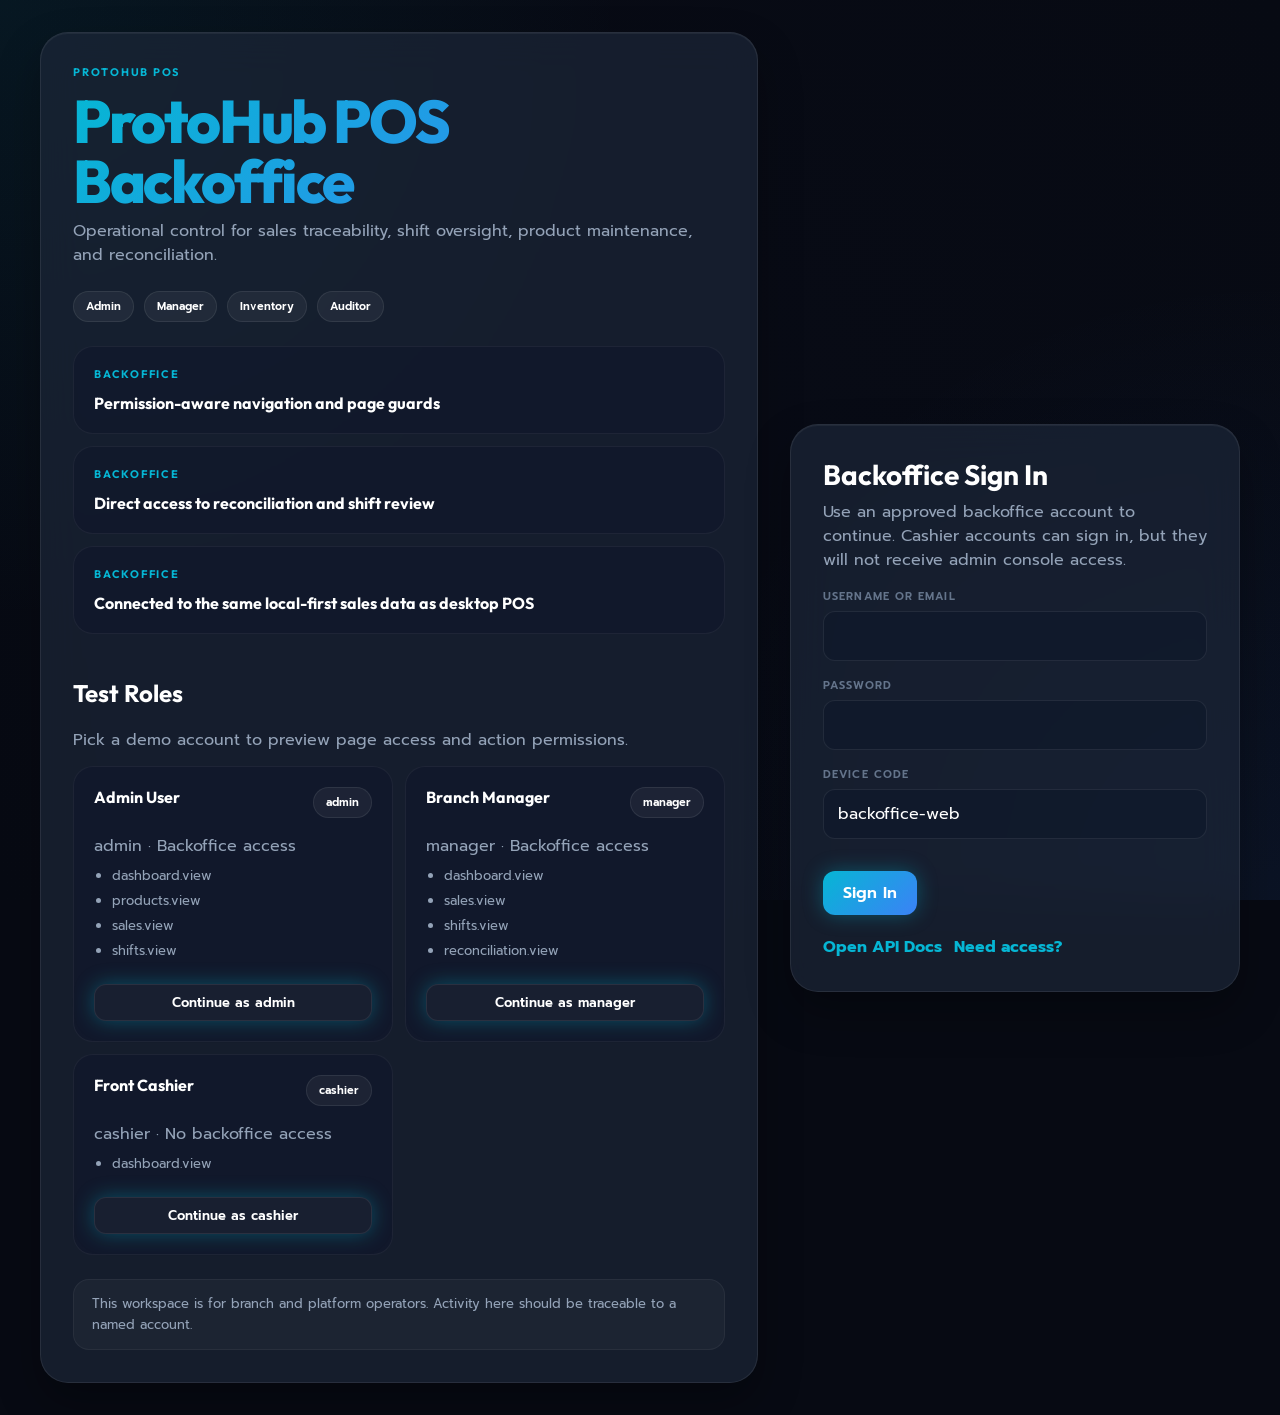
==== index.html @ 21283394 "feat: initial GitHub Pages demo deploy ProtoHub POS interactive demo — fully local-first, no backend" ====
<!doctype html>
<html lang="en">
  <head>
    <meta charset="UTF-8" />
    <meta name="viewport" content="width=device-width, initial-scale=1.0" />
    <title>ProtoHub POS Backoffice</title>
    <meta name="description" content="ProtoHub POS Backoffice — sales traceability, shift management, and reconciliation dashboard." />
    <link rel="preconnect" href="https://fonts.googleapis.com" />
    <link rel="preconnect" href="https://fonts.gstatic.com" crossorigin />
    <link href="https://fonts.googleapis.com/css2?family=Outfit:wght@300;400;500;600;700;800&family=Prompt:ital,wght@0,300;0,400;0,500;0,600;0,700;1,300;1,400;1,500;1,600&display=swap" rel="stylesheet" />
    <style>
      .demo-banner {
        position: fixed;
        bottom: 0;
        left: 0;
        right: 0;
        z-index: 9999;
        background: linear-gradient(90deg, #06b6d4 0%, #3b82f6 100%);
        color: #fff;
        font-family: 'Outfit', sans-serif;
        font-size: 13px;
        font-weight: 600;
        display: flex;
        align-items: center;
        justify-content: center;
        gap: 16px;
        padding: 10px 20px;
        box-shadow: 0 -4px 20px rgba(6, 182, 212, 0.3);
      }
      .demo-banner .demo-tag {
        background: rgba(0,0,0,0.25);
        border-radius: 999px;
        padding: 3px 10px;
        font-size: 11px;
        letter-spacing: 0.05em;
        text-transform: uppercase;
      }
      .demo-banner .demo-sep { opacity: 0.5; }
      .demo-banner a {
        color: #fff;
        text-decoration: none;
        background: rgba(255,255,255,0.18);
        border-radius: 8px;
        padding: 4px 12px;
        transition: background 0.2s;
        white-space: nowrap;
      }
      .demo-banner a:hover { background: rgba(255,255,255,0.28); }
    </style>
    <script type="module" crossorigin src="/assets/main-LEkHhzAJ.js"></script>
    <link rel="modulepreload" crossorigin href="/assets/modulepreload-polyfill-B5Qt9EMX.js">
    <link rel="stylesheet" crossorigin href="/assets/main-ZRrRLcFe.css">
  </head>
  <body>
    <div id="app"></div>
    <!-- Demo banner injected at runtime only when VITE_DEMO_MODE is true -->
    <div class="demo-banner" id="demo-banner" style="display:none">
      <span class="demo-tag">🎭 Demo</span>
      <span>All data is stored locally in your browser</span>
      <span class="demo-sep">|</span>
      <a href="order.html">📱 Customer Ordering App →</a>
    </div>
    <script>
      // Show banner only in demo builds
      if (typeof __DEMO_MODE__ !== 'undefined' && __DEMO_MODE__ === true) {
        document.getElementById('demo-banner').style.display = 'flex';
      }
    </script>
  </body>
</html>
---- assets/main-ZRrRLcFe.css ----
:root{--bg-primary: #070A13;--bg-secondary: #0a0d1a;--panel-bg: rgba(30, 41, 59, .65);--panel-border: rgba(255, 255, 255, .08);--card-bg: rgba(15, 23, 42, .55);--card-border: rgba(255, 255, 255, .05);--text-high: #ffffff;--text-medium: #94a3b8;--text-muted: #64748b;--accent-cyan: #06b6d4;--accent-blue: #3b82f6;--accent-gradient: linear-gradient(135deg, #06b6d4 0%, #3b82f6 100%);--accent-glow: 0 0 20px rgba(6, 182, 212, .35);--color-success: #10b981;--color-warning: #f59e0b;--color-danger: #ef4444;--font-display: "Outfit", sans-serif;--font-sans: "Prompt", "Inter", sans-serif;font-family:var(--font-sans);color:var(--text-medium);background-color:var(--bg-primary)}body{margin:0;min-height:100vh;background-color:var(--bg-primary);background-image:radial-gradient(circle at top left,rgba(6,182,212,.08) 0%,transparent 40%),radial-gradient(circle at bottom right,rgba(59,130,246,.08) 0%,transparent 40%),radial-gradient(circle at 50% 50%,rgba(10,13,26,.4) 0%,transparent 100%);background-attachment:fixed}body,button,input,select{font-family:inherit}h1,h2,h3,h4,strong,.eyebrow,th,button{font-family:var(--font-display)}h1,h2,h3,h4{color:var(--text-high)}.shell{display:grid;gap:24px;padding:32px}.shell-login{max-width:1200px;margin:0 auto;min-height:100vh;align-content:center;grid-template-columns:minmax(0,1.25fr) minmax(380px,450px);align-items:stretch;gap:32px}.shell-backoffice{grid-template-columns:320px minmax(0,1fr);align-items:start;gap:32px}.shell-backoffice>*,.workspace>*,.panel .card,.sidebar .card,.nav-link{animation:surface-rise .52s ease both}.workspace{display:grid;gap:24px}.sidebar{position:sticky;top:32px;display:grid;gap:20px;padding:32px;border-radius:28px;background:var(--panel-bg);border:1px solid var(--panel-border);-webkit-backdrop-filter:blur(20px);backdrop-filter:blur(20px);color:var(--text-medium);box-shadow:0 22px 50px #0000004d,inset 0 1px #ffffff0d}.sidebar h1{margin:0;font-size:2.25rem;line-height:.95;letter-spacing:-.04em;background:var(--accent-gradient);-webkit-background-clip:text;-webkit-text-fill-color:transparent;font-weight:800}.sidebar-brand-rich{position:relative;padding-top:34px}.sidebar-orb{position:absolute;top:0;left:0;width:96px;height:96px;border-radius:50%;background:radial-gradient(circle at 30% 30%,rgba(6,182,212,.3),rgba(59,130,246,.1) 44%,transparent 70%);filter:blur(8px);opacity:.9;pointer-events:none}.sidebar-brand p:last-child,.sidebar-account-card p,.sidebar-status-card p{margin:8px 0 0;color:var(--text-medium);line-height:1.55;font-size:13px}.sidebar-account-card,.sidebar-status-card{background:var(--card-bg);border:1px solid var(--card-border);color:var(--text-medium)}.sidebar-account-card strong,.sidebar-status-card strong{font-size:1.05rem;color:var(--text-high)}.sidebar-section-label{color:var(--text-muted);font-size:11px;font-weight:700;letter-spacing:.16em;text-transform:uppercase}.sidebar-nav{display:grid;gap:8px}.nav-link{display:grid;grid-template-columns:auto 1fr;align-items:center;gap:12px;padding:12px 16px;border-radius:14px;color:var(--text-medium);text-decoration:none;background:#ffffff05;border:1px solid transparent;transition:all .2s ease}.nav-link:hover{background:#ffffff0d;color:var(--text-high)}.nav-link-meta{color:var(--text-muted);font-size:11px;letter-spacing:.12em}.nav-link-active{background:var(--accent-gradient);color:#fff;font-weight:700;border-color:transparent;box-shadow:var(--accent-glow)}.nav-link-active .nav-link-meta{color:#ffffffb3}.secondary-button{border:1px solid rgba(255,255,255,.1);border-radius:999px;background:#ffffff0a;color:var(--text-high);padding:10px 16px;font:inherit;font-weight:600;cursor:pointer;width:100%;box-sizing:border-box;text-align:center;transition:all .2s ease}.secondary-button:hover{background:#ffffff14;border-color:#fff3}.sidebar-actions{margin-top:8px}.topbar{display:grid;gap:18px}.hero-command{background:var(--panel-bg);border:1px solid var(--panel-border);-webkit-backdrop-filter:blur(16px);backdrop-filter:blur(16px);box-shadow:0 20px 44px #00000040,inset 0 1px #ffffff0d}.hero-command-grid{display:grid;gap:24px;grid-template-columns:minmax(0,1.35fr) minmax(320px,.85fr);align-items:start}.hero-command-copy h2{margin:0;font-size:clamp(2rem,3.5vw,2.75rem);line-height:1.05;letter-spacing:-.04em;color:var(--text-high);max-width:18ch}.hero-command-rail{display:grid;gap:12px}.command-stat-card{gap:6px;background:var(--card-bg);border:1px solid var(--card-border)}.command-stat-card span,.dashboard-metric-card span,.dashboard-action-card span,.dashboard-activity-list span,.operations-primary span,.operations-value span,.operations-meta span,.filter-form span,.filter-surface span,.settings-fields dt,.login-form span,.kv dt{color:var(--text-muted);font-size:11px;text-transform:uppercase;letter-spacing:.1em;font-weight:600}.command-stat-card strong{font-size:1.25rem;color:var(--text-high)}.command-stat-card p,.dashboard-metric-card p,.dashboard-action-card strong,.dashboard-action-card span,.dashboard-note-card p,.dashboard-activity-list strong,.dashboard-activity-list em{margin:0}.login-hero{text-align:left}.login-card{align-self:center}.login-showcase{display:grid;gap:24px;align-content:start;background:#1e293b59;border:1px solid var(--panel-border);-webkit-backdrop-filter:blur(16px);backdrop-filter:blur(16px);border-radius:28px;padding:40px;box-shadow:0 20px 50px #0000004d}.login-showcase-copy h1{margin:0;font-size:clamp(2.5rem,5vw,3.75rem);line-height:1;letter-spacing:-.04em;background:var(--accent-gradient);-webkit-background-clip:text;-webkit-text-fill-color:transparent;font-weight:800}.login-badge-row{display:flex;flex-wrap:wrap;gap:10px}.login-test-users{display:grid;gap:14px}.login-user-grid{display:grid;gap:12px;grid-template-columns:repeat(auto-fit,minmax(220px,1fr))}.login-user-card{align-content:start;background:#0f172a73;border:1px solid rgba(255,255,255,.04)}.login-user-card:hover{border-color:#06b6d433}.login-user-head{display:flex;justify-content:space-between;align-items:start;gap:10px}.login-user-card strong{color:var(--text-high)}.permission-list{margin:0;padding-left:18px;color:var(--text-medium);display:grid;gap:6px;font-size:13px}.login-user-card .action-row button{border:1px solid rgba(255,255,255,.08);border-radius:12px;background:#ffffff08;color:var(--text-high);padding:8px 12px;font-size:13px;font-weight:600;cursor:pointer;width:100%;text-align:center;transition:all .2s}.login-user-card .action-row button:hover{background:var(--accent-gradient);border-color:transparent;box-shadow:var(--accent-glow)}.login-trust-grid{display:grid;gap:12px}.login-trust-card{background:var(--card-bg);border:1px solid var(--card-border)}.login-trust-card strong{color:var(--text-high)}.login-trust-card .eyebrow{margin-bottom:4px}.login-security-note{margin:0;padding:14px 18px;border-radius:16px;background:#ffffff08;border:1px solid rgba(255,255,255,.05);color:var(--text-medium);line-height:1.6;font-size:13px}.login-card-head h2{margin:0;font-size:1.75rem;color:var(--text-high);font-weight:700}.login-secondary-actions{display:flex;flex-wrap:wrap;gap:12px;margin-top:20px}.text-action{border:0;background:transparent;color:var(--accent-cyan);padding:0;font:inherit;font-weight:700;cursor:pointer;transition:color .2s}.text-action:hover{color:var(--text-high);text-decoration:underline}.hero,.panel{background:var(--panel-bg);border:1px solid var(--panel-border);-webkit-backdrop-filter:blur(20px);backdrop-filter:blur(20px);border-radius:28px;padding:32px;box-shadow:0 20px 44px #0000004d,inset 0 1px #ffffff0d}.eyebrow{margin:0 0 12px;font-size:11px;font-weight:700;letter-spacing:.16em;text-transform:uppercase;color:var(--accent-cyan)}.cards{display:grid;gap:16px;grid-template-columns:repeat(auto-fit,minmax(180px,1fr));margin-top:20px}.card{display:grid;gap:8px;padding:20px;border-radius:20px;background:var(--card-bg);border:1px solid var(--card-border);transition:all .25s ease}.card:hover{transform:translateY(-2px);box-shadow:0 12px 24px #0000004d,inset 0 1px #ffffff0d;border-color:#ffffff1f}.section-panel{display:grid;gap:24px}.section-head{display:flex;justify-content:space-between;gap:16px;align-items:end}.section-head h2{margin:0;font-size:clamp(1.8rem,3vw,2.25rem);letter-spacing:-.04em;color:var(--text-high)}.section-hero-grid{display:grid;gap:20px;grid-template-columns:minmax(0,1.15fr) minmax(300px,.85fr)}.section-hero-grid-narrow{grid-template-columns:minmax(0,1fr) minmax(340px,.95fr)}.section-spotlight-card{gap:14px;background:linear-gradient(135deg,#0f172ae6,#1e293be6);border:1px solid var(--panel-border);color:var(--text-medium)}.section-spotlight-card .eyebrow{color:var(--accent-cyan)}.section-spotlight-card h3{margin:0;font-size:clamp(1.45rem,2.5vw,1.85rem);line-height:1.1;letter-spacing:-.03em;color:var(--text-high)}.section-spotlight-card p{margin:0;color:var(--text-medium);line-height:1.6}.section-summary-grid{display:grid;gap:14px;grid-template-columns:repeat(auto-fit,minmax(180px,1fr))}.section-summary-card{min-height:112px;align-content:end;background:var(--card-bg);border:1px solid var(--card-border)}.section-summary-card strong{font-size:2rem;line-height:1;letter-spacing:-.04em;color:var(--text-high)}.panel ul{margin:16px 0 0;padding:0;list-style:none;display:grid;gap:12px}.panel li{display:grid;gap:8px;padding:16px 20px;border-radius:16px;background:var(--card-bg);border:1px solid var(--card-border);color:var(--text-medium)}.panel li strong{color:var(--text-high)}.panel li span{font-size:13px;color:var(--text-muted)}.panel li em{font-style:normal;color:var(--accent-cyan);font-weight:600;font-size:13px}.filter-form,.filter-surface,.settings-form,.login-form{display:grid;gap:16px;margin-top:16px}.login-form label{display:grid;gap:6px}.filter-form{grid-template-columns:repeat(auto-fit,minmax(160px,1fr))}.filter-form label,.filter-surface label,.settings-fields .kv{display:grid;gap:6px}.filter-form input,.filter-form select,.filter-surface input,.filter-surface select,.settings-form input,.login-form input{width:100%;box-sizing:border-box;border:1px solid rgba(255,255,255,.08);border-radius:12px;padding:12px 14px;font:inherit;background:#0f172aa6;color:var(--text-high);transition:all .25s ease}.filter-form input:focus,.filter-form select:focus,.filter-surface input:focus,.filter-surface select:focus,.settings-form input:focus,.login-form input:focus{outline:none;border-color:var(--accent-cyan);box-shadow:var(--accent-glow)}.filter-surface{align-content:start;margin-top:0;background:var(--card-bg);border:1px solid var(--card-border);border-radius:20px;padding:20px}.panel-head{display:grid;gap:12px}.panel-copy{margin:8px 0 0;color:var(--text-medium);line-height:1.5}.chip-row{display:flex;flex-wrap:wrap;gap:8px}.chip{display:inline-flex;align-items:center;padding:6px 12px;border-radius:999px;background:#ffffff0d;color:var(--text-high);font-size:11px;font-weight:600;border:1px solid rgba(255,255,255,.08)}.chip-dark{background:#0a0d1a99;color:var(--text-medium);border:1px solid rgba(255,255,255,.04)}.chip-muted{background:#ffffff08;color:var(--text-muted);border:1px solid rgba(255,255,255,.04)}.panel-dashboard{display:grid;gap:24px}.dashboard-head{margin-bottom:2px}.dashboard-command-grid{display:grid;gap:20px;grid-template-columns:minmax(0,1.2fr) minmax(300px,.8fr)}.dashboard-spotlight{gap:14px;background:linear-gradient(135deg,#0f172ad9,#1e293bd9);border:1px solid var(--panel-border);color:var(--text-medium);padding:28px}.dashboard-spotlight h3{margin:0;font-size:clamp(1.6rem,3vw,2.25rem);line-height:1.1;letter-spacing:-.03em;color:var(--text-high)}.dashboard-spotlight p{margin:0;color:var(--text-medium);line-height:1.6}.dashboard-spotlight .eyebrow{color:var(--accent-cyan)}.dashboard-action-grid{display:grid;gap:12px;grid-template-columns:repeat(auto-fit,minmax(180px,1fr))}.dashboard-action-card{display:grid;gap:8px;padding:16px;border-radius:16px;text-decoration:none;color:var(--text-high);background:#ffffff05;border:1px solid rgba(255,255,255,.04);transition:all .25s ease}.dashboard-action-card:hover{background:var(--accent-gradient);border-color:transparent;box-shadow:var(--accent-glow);transform:translateY(-2px);color:#fff}.dashboard-action-card strong{font-size:1rem}.dashboard-action-card span{color:var(--text-medium);text-transform:none;letter-spacing:0;font-size:.88rem;line-height:1.4}.dashboard-action-card:hover span{color:#ffffffd9}.dashboard-presence-card{gap:16px}.dashboard-presence-head{display:grid;gap:6px}.dashboard-presence-head strong{color:var(--text-high);font-size:1.1rem}.dashboard-activity-list{margin:0;padding:0;list-style:none;display:grid;gap:12px}.dashboard-activity-list li{display:grid;grid-template-columns:minmax(0,1fr) auto;align-items:center;gap:14px;padding:14px 18px;border-radius:16px;background:#ffffff05;border:1px solid rgba(255,255,255,.04)}.dashboard-activity-list strong{display:block;margin-top:4px;font-size:.95rem;color:var(--text-high)}.dashboard-activity-list em{font-style:normal;font-weight:700;color:var(--accent-cyan)}.dashboard-metric-grid{display:grid;gap:16px;grid-template-columns:repeat(auto-fit,minmax(180px,1fr))}.dashboard-metric-card strong{font-size:clamp(2rem,3.5vw,2.5rem);line-height:1;letter-spacing:-.04em;color:var(--text-high);margin:8px 0}.dashboard-metric-card p{color:var(--text-medium);line-height:1.5;font-size:13px}.dashboard-metric-neutral{background:linear-gradient(180deg,#1e293b80,#0f172a80);border:1px solid rgba(255,255,255,.05)}.dashboard-metric-success{background:linear-gradient(180deg,#10b98114,#065f4614);border:1px solid rgba(16,185,129,.2)}.dashboard-metric-warning{background:linear-gradient(180deg,#f59e0b14,#92400e14);border:1px solid rgba(245,158,11,.2)}.dashboard-metric-danger{background:linear-gradient(180deg,#ef444414,#991b1b14);border:1px solid rgba(239,68,68,.2)}.dashboard-bottom-grid{display:grid;gap:16px;grid-template-columns:repeat(auto-fit,minmax(260px,1fr))}.dashboard-note-card strong{font-size:1.1rem;line-height:1.3;color:var(--text-high)}.operations-list{margin:0;padding:0;list-style:none;display:grid;gap:14px}.operations-row{display:grid;gap:16px;grid-template-columns:minmax(190px,1.1fr) minmax(170px,1fr) minmax(140px,.8fr) minmax(190px,1fr);align-items:center;padding:16px 24px;border-radius:18px;background:var(--card-bg);border:1px solid var(--card-border);transition:all .2s ease}.operations-row:hover{transform:translateY(-2px);box-shadow:0 12px 24px #0000004d,inset 0 1px #ffffff0d;border-color:var(--accent-cyan)}.operations-primary,.operations-value,.operations-meta,.operations-status{display:grid;gap:4px}.operations-primary strong,.operations-value strong,.operations-meta strong{font-size:.95rem;color:var(--text-high)}.product-row{grid-template-columns:minmax(220px,1.25fr) minmax(220px,1fr) minmax(120px,.7fr) minmax(120px,.6fr)}.sales-row,.shift-row{align-items:start}.status-pill{display:inline-flex;align-items:center;padding:5px 12px;border-radius:999px;font-size:11px;font-weight:700;letter-spacing:.05em;text-transform:uppercase}.status-pill-neutral{background:#ffffff0d;color:var(--text-medium);border:1px solid rgba(255,255,255,.1)}.status-pill-success{background:#10b98126;color:var(--color-success);border:1px solid rgba(16,185,129,.25);box-shadow:0 0 10px #10b98114}.status-pill-warning{background:#f59e0b26;color:var(--color-warning);border:1px solid rgba(245,158,11,.25);box-shadow:0 0 10px #f59e0b14}.status-pill-danger{background:#ef444426;color:var(--color-danger);border:1px solid rgba(239,68,68,.25);box-shadow:0 0 10px #ef444414}.loading-panel{min-height:280px}.loading-grid{display:grid;gap:16px;grid-template-columns:repeat(auto-fit,minmax(220px,1fr))}.loading-card{min-height:122px;align-content:center}.loading-bar{display:block;height:10px;border-radius:999px;background:linear-gradient(90deg,#1e293b99 25%,#06b6d440,#1e293b99 75%);background-size:220% 100%;animation:shimmer 1.5s linear infinite}.loading-bar-short{width:36%}.loading-bar-medium{width:62%}.loading-bar-wide{width:88%}.compact-cards{margin-top:16px}.compact-card{padding:16px}.row-grid{grid-template-columns:repeat(auto-fit,minmax(150px,1fr));align-items:start}.action-row{display:flex;flex-wrap:wrap;gap:12px;margin-top:16px}.form-actions{display:flex;align-items:end}.action-row button{border:0;border-radius:12px;background:var(--accent-gradient);color:#fff;padding:10px 20px;font:inherit;font-weight:600;cursor:pointer;transition:all .2s;box-shadow:var(--accent-glow)}.action-row button:hover{opacity:.9;transform:translateY(-1px)}.settings-grid{display:grid;gap:16px;grid-template-columns:repeat(auto-fit,minmax(260px,1fr));margin-top:16px}.settings-card p{margin:0;color:var(--text-medium);line-height:1.5;font-size:13px}.settings-card dl{display:grid;gap:12px;margin:0}.settings-fields{margin-top:14px}.kv{display:grid;gap:4px}.kv dd{margin:0;font-weight:700;color:var(--text-high);font-size:14px}.checkbox-field{display:inline-flex;align-items:center;gap:10px;cursor:pointer;color:var(--text-medium)}.checkbox-field input{width:auto;cursor:pointer}.feedback-banner{margin:16px 0 0;padding:12px 16px;border-radius:14px;background:#10b98126;color:var(--color-success);border:1px solid rgba(16,185,129,.3);font-weight:700}.error-banner{margin:0;padding:12px 16px;border-radius:14px;background:#ef444426;color:var(--color-danger);border:1px solid rgba(239,68,68,.3);font-weight:700}@keyframes surface-rise{0%{opacity:0;transform:translateY(12px)}to{opacity:1;transform:translateY(0)}}@keyframes shimmer{0%{background-position:200% 0}to{background-position:-20% 0}}@media(max-width:960px){.shell-login,.shell-backoffice{grid-template-columns:1fr;padding:20px}.hero-command-grid,.dashboard-command-grid,.section-hero-grid{grid-template-columns:1fr}.sidebar{position:static}.section-head{align-items:start;flex-direction:column;gap:8px}.operations-row,.product-row{grid-template-columns:1fr}}
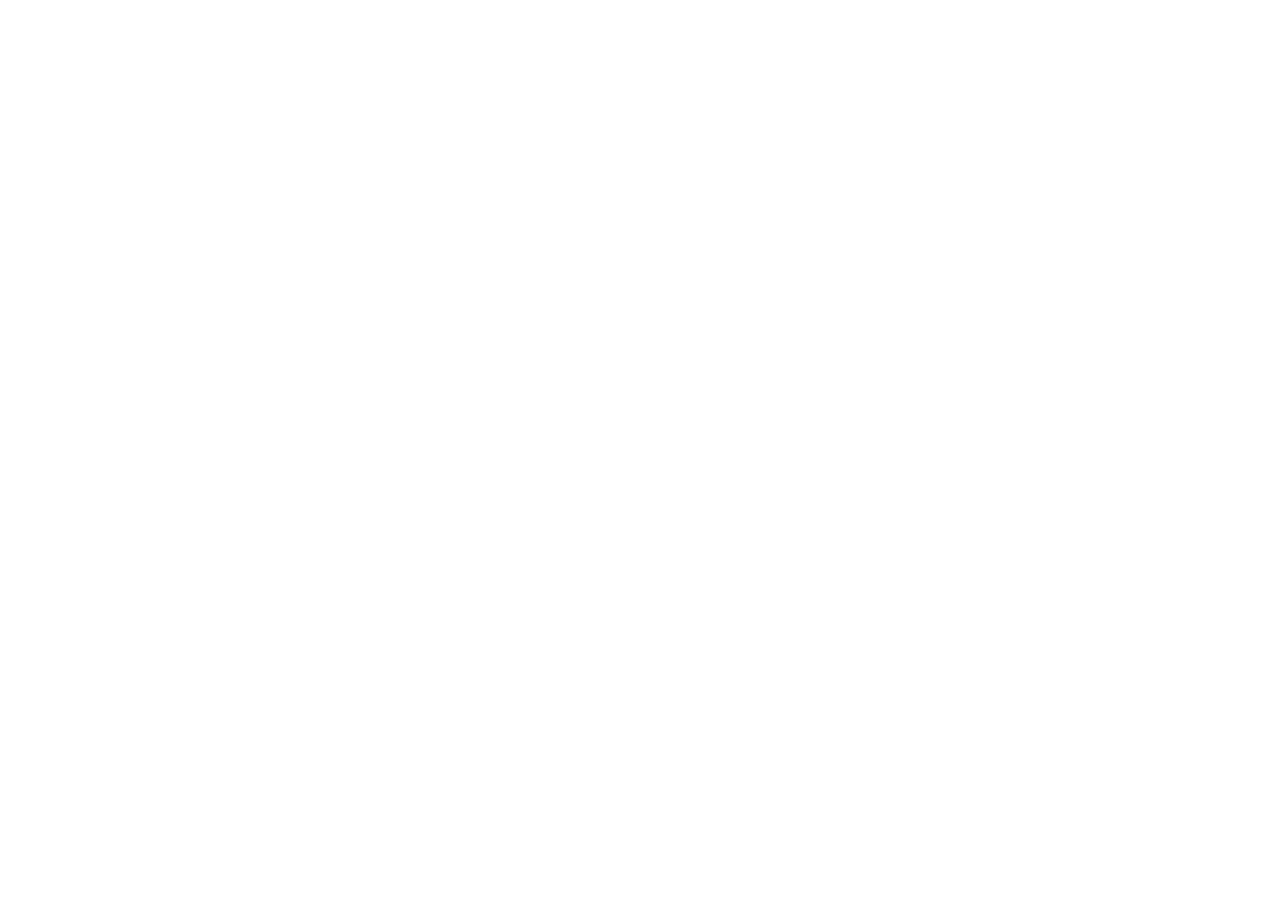
==== commit b52d0dff: "fix: rebuild with correct base path /pos-full-demo/ Assets were loading from / instead of /pos-full-" ====
--- a/index.html
+++ b/index.html
@@ -47,9 +47,9 @@
       }
       .demo-banner a:hover { background: rgba(255,255,255,0.28); }
     </style>
-    <script type="module" crossorigin src="/assets/main-LEkHhzAJ.js"></script>
-    <link rel="modulepreload" crossorigin href="/assets/modulepreload-polyfill-B5Qt9EMX.js">
-    <link rel="stylesheet" crossorigin href="/assets/main-ZRrRLcFe.css">
+    <script type="module" crossorigin src="/pos-full-demo/assets/main-LEkHhzAJ.js"></script>
+    <link rel="modulepreload" crossorigin href="/pos-full-demo/assets/modulepreload-polyfill-B5Qt9EMX.js">
+    <link rel="stylesheet" crossorigin href="/pos-full-demo/assets/main-ZRrRLcFe.css">
   </head>
   <body>
     <div id="app"></div>
